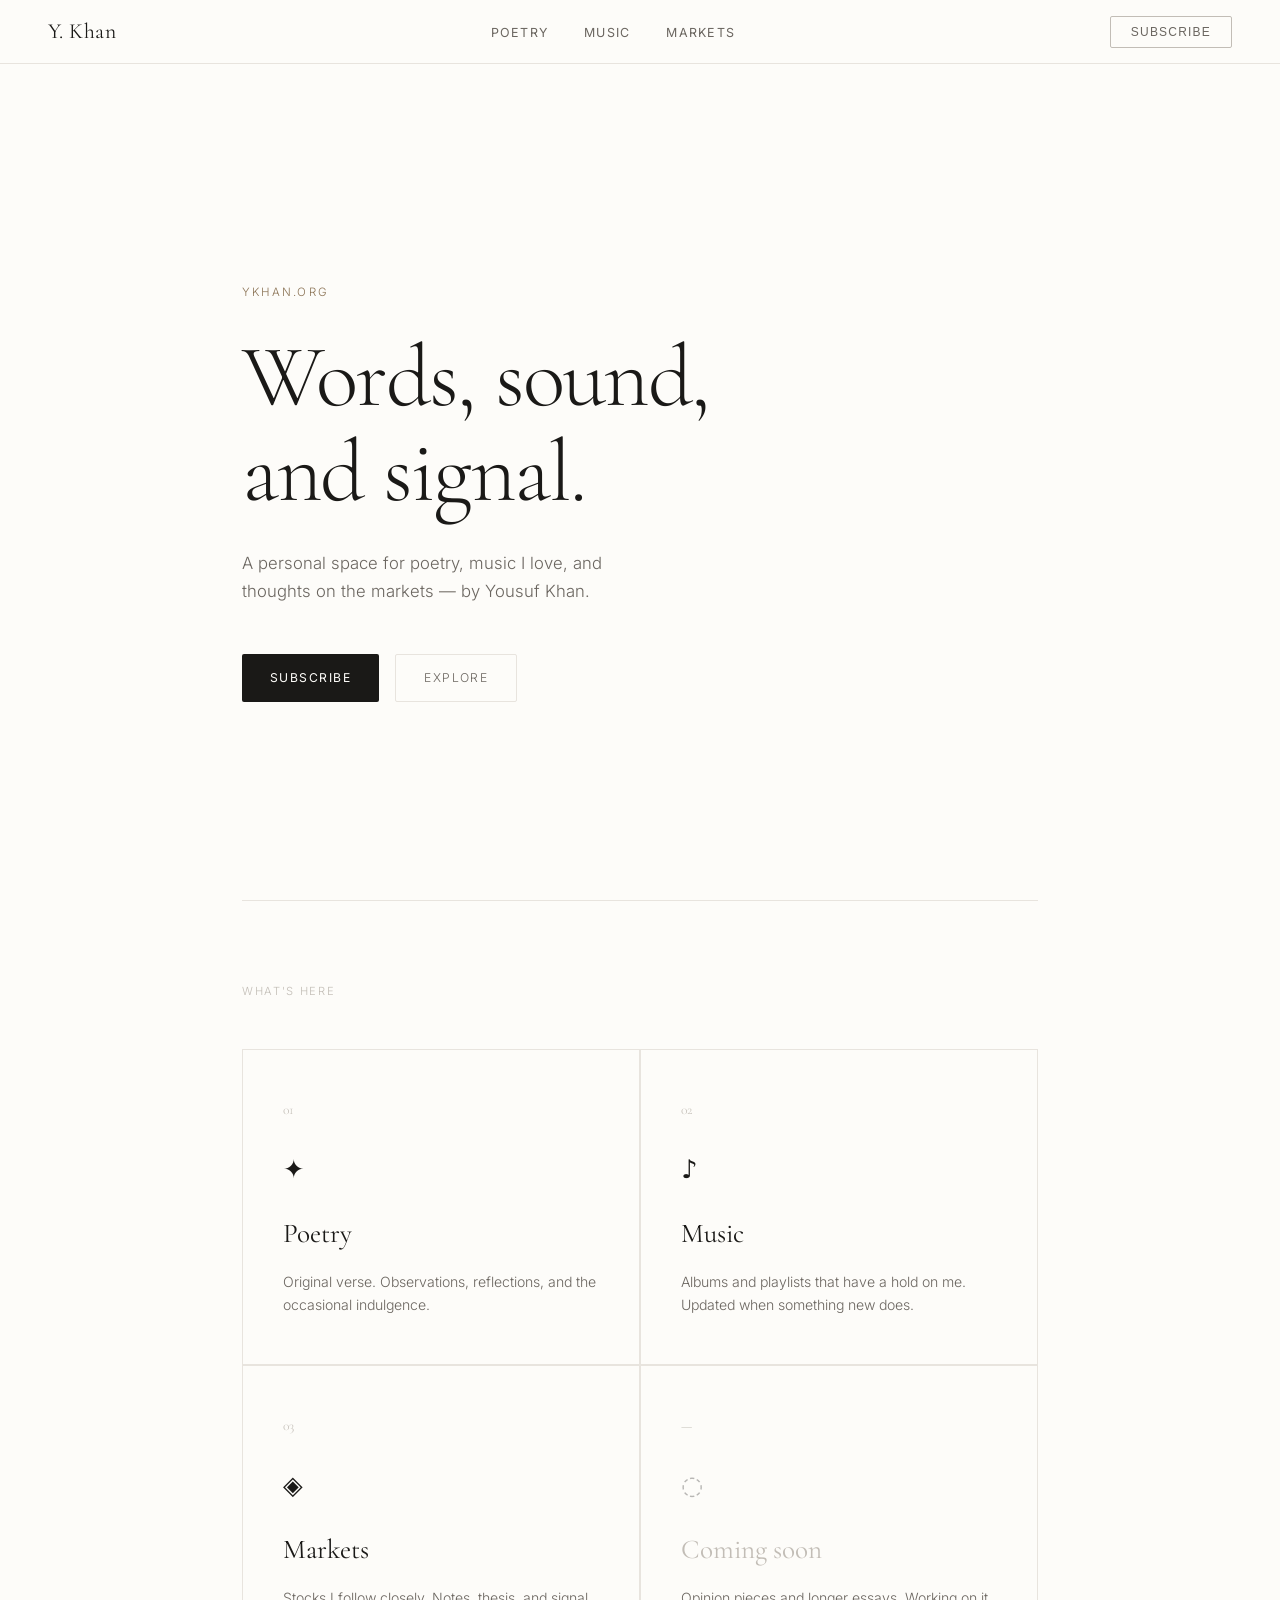
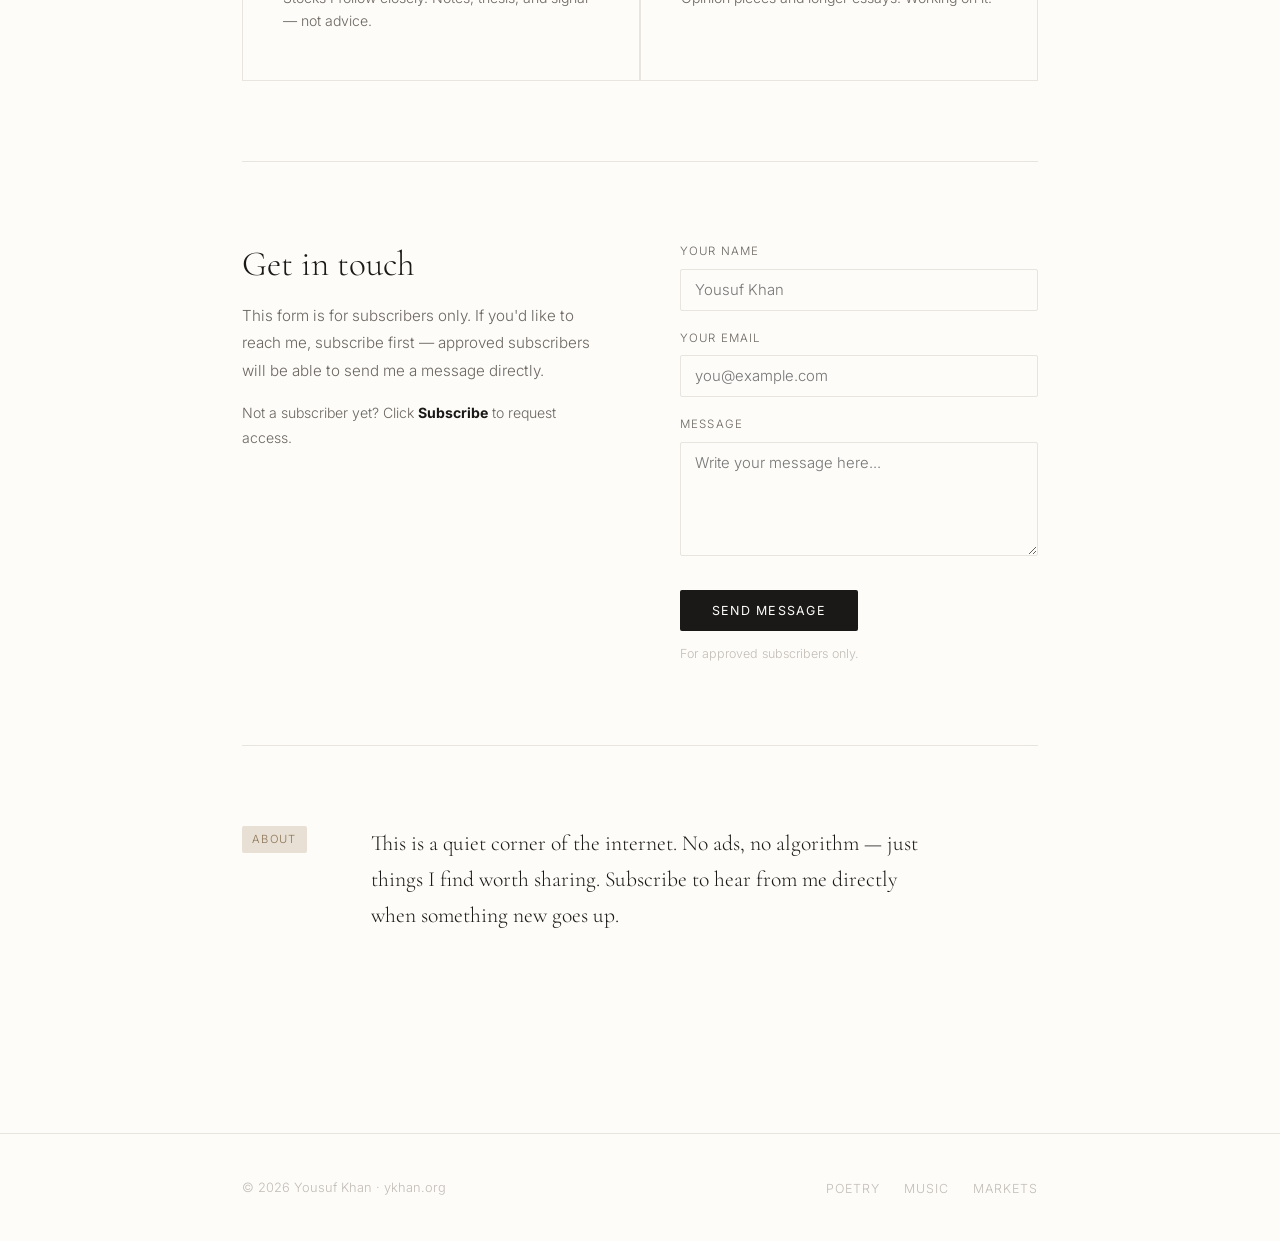
==== index.html @ 7413eda3 "Rename INDEX~1.HTM to index.html" ====
<!DOCTYPE html>
<html lang="en">
<head>
  <meta charset="UTF-8" />
  <meta name="viewport" content="width=device-width, initial-scale=1.0" />
  <title>Y. Khan</title>
  <meta name="description" content="Poetry, music, markets, and ideas — by Yousuf Khan." />
  <link rel="stylesheet" href="style.css" />
  <style>
    /* ── Hero ── */
    .hero {
      min-height: calc(100vh - var(--nav-h));
      display: flex;
      flex-direction: column;
      justify-content: center;
      padding: 80px 0 60px;
    }

    .hero-eyebrow {
      font-size: 0.72rem;
      letter-spacing: 0.18em;
      text-transform: uppercase;
      color: var(--accent);
      margin-bottom: 28px;
    }

    .hero h1 {
      font-family: var(--font-serif);
      font-size: clamp(3rem, 7vw, 5.5rem);
      font-weight: 300;
      line-height: 1.08;
      letter-spacing: -0.02em;
      color: var(--ink);
      max-width: 700px;
    }

    .hero-sub {
      margin-top: 28px;
      font-size: 1.05rem;
      color: var(--ink-light);
      font-weight: 300;
      max-width: 420px;
      line-height: 1.7;
    }

    .hero-actions {
      display: flex;
      gap: 16px;
      margin-top: 48px;
      flex-wrap: wrap;
    }

    .hero-cta {
      display: inline-block;
      font-size: 0.76rem;
      letter-spacing: 0.12em;
      text-transform: uppercase;
      padding: 13px 28px;
      border-radius: 2px;
      transition: all 0.2s;
      cursor: pointer;
      border: none;
      font-family: var(--font-sans);
    }

    .hero-cta.primary {
      background: var(--ink);
      color: var(--bg);
    }

    .hero-cta.primary:hover { opacity: 0.8; }

    .hero-cta.secondary {
      background: none;
      border: 1px solid var(--line);
      color: var(--ink-light);
    }

    .hero-cta.secondary:hover {
      border-color: var(--ink);
      color: var(--ink);
    }

    /* ── Section Index ── */
    .section-index {
      border-top: 1px solid var(--line);
      padding: 80px 0;
    }

    .section-label {
      font-size: 0.7rem;
      letter-spacing: 0.15em;
      text-transform: uppercase;
      color: var(--ink-faint);
      margin-bottom: 48px;
    }

    .section-grid {
      display: grid;
      grid-template-columns: repeat(2, 1fr);
      gap: 2px;
      background: var(--line);
      border: 1px solid var(--line);
    }

    .section-card {
      background: var(--bg);
      padding: 48px 40px;
      text-decoration: none;
      display: block;
      transition: background 0.2s;
      position: relative;
      overflow: hidden;
    }

    .section-card:hover { background: var(--bg-soft); }

    .section-card:hover .card-arrow { opacity: 1; transform: translate(0, 0); }

    .card-number {
      font-family: var(--font-serif);
      font-size: 0.85rem;
      color: var(--ink-faint);
      margin-bottom: 24px;
    }

    .card-icon {
      font-size: 1.6rem;
      margin-bottom: 20px;
      display: block;
    }

    .card-title {
      font-family: var(--font-serif);
      font-size: 1.7rem;
      font-weight: 400;
      color: var(--ink);
      margin-bottom: 12px;
    }

    .card-desc {
      font-size: 0.88rem;
      color: var(--ink-light);
      line-height: 1.6;
    }

    .card-arrow {
      position: absolute;
      bottom: 32px;
      right: 32px;
      font-size: 1.2rem;
      color: var(--accent);
      opacity: 0;
      transform: translate(-6px, 6px);
      transition: all 0.25s;
    }

    /* ── About strip ── */
    .about-strip {
      padding: 80px 0;
      display: flex;
      gap: 64px;
      align-items: flex-start;
      border-top: 1px solid var(--line);
    }

    .about-strip .label { flex-shrink: 0; }

    .about-text {
      font-family: var(--font-serif);
      font-size: 1.35rem;
      font-weight: 300;
      line-height: 1.65;
      color: var(--ink);
      max-width: 560px;
    }

    /* ── Contact ── */
    .contact-section {
      padding: 80px 0;
      border-top: 1px solid var(--line);
    }

    .contact-inner {
      display: grid;
      grid-template-columns: 1fr 1fr;
      gap: 80px;
      align-items: start;
    }

    .contact-left h2 {
      font-family: var(--font-serif);
      font-size: 2.2rem;
      font-weight: 300;
      color: var(--ink);
      margin-bottom: 16px;
    }

    .contact-left p {
      font-size: 0.95rem;
      color: var(--ink-light);
      line-height: 1.8;
    }

    .contact-form .form-group {
      margin-bottom: 18px;
    }

    .contact-form label {
      display: block;
      font-size: 0.72rem;
      letter-spacing: 0.1em;
      text-transform: uppercase;
      color: var(--ink-light);
      margin-bottom: 7px;
    }

    .contact-form input,
    .contact-form textarea {
      width: 100%;
      padding: 11px 14px;
      border: 1px solid var(--line);
      background: var(--bg);
      color: var(--ink);
      font-family: var(--font-sans);
      font-size: 0.93rem;
      font-weight: 300;
      border-radius: 2px;
      outline: none;
      transition: border-color 0.2s;
      resize: vertical;
    }

    .contact-form input:focus,
    .contact-form textarea:focus { border-color: var(--accent); }

    .contact-success {
      display: none;
      padding: 24px;
      background: var(--bg-soft);
      border-radius: 4px;
      text-align: center;
    }

    .contact-success p {
      font-family: var(--font-serif);
      font-size: 1.1rem;
      color: var(--ink);
    }

    @media (max-width: 640px) {
      .section-grid { grid-template-columns: 1fr; }
      .about-strip { flex-direction: column; gap: 24px; }
      .section-card { padding: 36px 24px; }
      .contact-inner { grid-template-columns: 1fr; gap: 40px; }
    }
  </style>
</head>
<body>

  <!-- Navigation -->
  <nav>
    <a href="index.html" class="nav-logo">Y. Khan</a>
    <ul class="nav-links">
      <li><a href="poetry.html">Poetry</a></li>
      <li><a href="music.html">Music</a></li>
      <li><a href="stocks.html">Markets</a></li>
    </ul>
    <button class="nav-subscribe" onclick="openModal()">Subscribe</button>
  </nav>

  <div class="page">
    <div class="container">

      <!-- Hero -->
      <section class="hero">
        <p class="hero-eyebrow">ykhan.org</p>
        <h1>Words, sound,<br>and signal.</h1>
        <p class="hero-sub">A personal space for poetry, music I love, and thoughts on the markets — by Yousuf Khan.</p>
        <div class="hero-actions">
          <button class="hero-cta primary" onclick="openModal()">Subscribe</button>
          <a href="poetry.html" class="hero-cta secondary">Explore</a>
        </div>
      </section>

      <!-- Section Index -->
      <section class="section-index">
        <p class="section-label">What's here</p>
        <div class="section-grid">

          <a href="poetry.html" class="section-card">
            <p class="card-number">01</p>
            <span class="card-icon">✦</span>
            <p class="card-title">Poetry</p>
            <p class="card-desc">Original verse. Observations, reflections, and the occasional indulgence.</p>
            <span class="card-arrow">→</span>
          </a>

          <a href="music.html" class="section-card">
            <p class="card-number">02</p>
            <span class="card-icon">♪</span>
            <p class="card-title">Music</p>
            <p class="card-desc">Albums and playlists that have a hold on me. Updated when something new does.</p>
            <span class="card-arrow">→</span>
          </a>

          <a href="stocks.html" class="section-card">
            <p class="card-number">03</p>
            <span class="card-icon">◈</span>
            <p class="card-title">Markets</p>
            <p class="card-desc">Stocks I follow closely. Notes, thesis, and signal — not advice.</p>
            <span class="card-arrow">→</span>
          </a>

          <div class="section-card" style="cursor:default;">
            <p class="card-number">—</p>
            <span class="card-icon" style="opacity:0.3;">◌</span>
            <p class="card-title" style="color:var(--ink-faint);">Coming soon</p>
            <p class="card-desc">Opinion pieces and longer essays. Working on it.</p>
          </div>

        </div>
      </section>

      <!-- Contact -->
      <section class="contact-section">
        <div class="contact-inner">
          <div class="contact-left">
            <h2>Get in touch</h2>
            <p>This form is for subscribers only. If you'd like to reach me, subscribe first — approved subscribers will be able to send me a message directly.</p>
            <p style="margin-top:16px; font-size:0.88rem;">Not a subscriber yet? Click <strong style="color:var(--ink); cursor:pointer;" onclick="openModal()">Subscribe</strong> to request access.</p>
          </div>
          <div class="contact-form">
            <div id="contact-form-content">
              <div class="form-group">
                <label for="c-name">Your name</label>
                <input type="text" id="c-name" name="name" placeholder="Yousuf Khan" required />
              </div>
              <div class="form-group">
                <label for="c-email">Your email</label>
                <input type="email" id="c-email" name="email" placeholder="you@example.com" required />
              </div>
              <div class="form-group">
                <label for="c-message">Message</label>
                <textarea id="c-message" name="message" rows="5" placeholder="Write your message here..."></textarea>
              </div>
              <button class="btn-primary" style="width:auto; padding:13px 32px;" onclick="sendContact(event)">Send message</button>
              <p class="form-note" style="text-align:left; margin-top:12px;">For approved subscribers only.</p>
            </div>
            <div class="contact-success" id="contact-success">
              <p>✦ &nbsp;Message sent. Thank you.</p>
            </div>
          </div>
        </div>
      </section>

      <!-- About strip -->
      <section class="about-strip">
        <span class="label">About</span>
        <p class="about-text">
          This is a quiet corner of the internet. No ads, no algorithm — just things I find worth sharing. Subscribe to hear from me directly when something new goes up.
        </p>
      </section>

    </div>

    <footer>
      <div class="container">
        <span class="footer-copy">© 2026 Yousuf Khan · ykhan.org</span>
        <ul class="footer-links">
          <li><a href="poetry.html">Poetry</a></li>
          <li><a href="music.html">Music</a></li>
          <li><a href="stocks.html">Markets</a></li>
        </ul>
      </div>
    </footer>
  </div>

  <!-- Subscribe Modal -->
  <div class="modal-overlay" id="modal" onclick="closeModalOutside(event)">
    <div class="modal">
      <button class="modal-close" onclick="closeModal()">×</button>

      <div id="modal-form-content">
        <h2>Stay in the loop</h2>
        <p>Subscribe to receive updates when new content goes up. Access is approved personally.</p>

        <form id="subscribe-form" action="https://formspree.io/f/xzdnlkvp" method="POST" onsubmit="handleSubmit(event)">
          <input type="hidden" name="_subject" value="New subscription request — ykhan.org" />
          <div class="form-group">
            <label for="name">Your name</label>
            <input type="text" id="name" name="name" placeholder="Yousuf Khan" required />
          </div>
          <div class="form-group">
            <label for="email">Email address</label>
            <input type="email" id="email" name="email" placeholder="you@example.com" required />
          </div>
          <button type="submit" class="btn-primary">Request access</button>
          <p class="form-note">Your request will be reviewed. You'll hear back if approved.</p>
        </form>
      </div>

      <div class="form-success" id="form-success">
        <div class="check">✦</div>
        <h3>Request sent</h3>
        <p>Thank you. Your subscription request has been received — you'll hear back if approved.</p>
      </div>
    </div>
  </div>

  <script>
    function openModal() {
      document.getElementById('modal').classList.add('open');
      document.body.style.overflow = 'hidden';
    }
    function closeModal() {
      document.getElementById('modal').classList.remove('open');
      document.body.style.overflow = '';
    }
    function closeModalOutside(e) {
      if (e.target === document.getElementById('modal')) closeModal();
    }
    async function handleSubmit(e) {
      e.preventDefault();
      const form = e.target;
      const data = new FormData(form);
      try {
        const res = await fetch(form.action, {
          method: 'POST',
          body: data,
          headers: { 'Accept': 'application/json' }
        });
        if (res.ok) {
          document.getElementById('modal-form-content').style.display = 'none';
          document.getElementById('form-success').style.display = 'block';
        }
      } catch(err) {
        alert('Something went wrong. Please try again.');
      }
    }
    document.addEventListener('keydown', e => { if (e.key === 'Escape') closeModal(); });

    async function sendContact(e) {
      e.preventDefault();
      const name = document.getElementById('c-name').value;
      const email = document.getElementById('c-email').value;
      const message = document.getElementById('c-message').value;
      if (!name || !email || !message) { alert('Please fill in all fields.'); return; }
      const data = new FormData();
      data.append('name', name);
      data.append('email', email);
      data.append('message', message);
      data.append('_subject', 'Message from subscriber — ykhan.org');
      try {
        const res = await fetch('https://formspree.io/f/xzdnlkvp', {
          method: 'POST', body: data, headers: { 'Accept': 'application/json' }
        });
        if (res.ok) {
          document.getElementById('contact-form-content').style.display = 'none';
          document.getElementById('contact-success').style.display = 'block';
        }
      } catch(err) { alert('Something went wrong. Please try again.'); }
    }
  </script>

</body>
</html>
---- style.css ----
/* ─────────────────────────────────────────
   ykhan.org — Design System
   Light & airy, minimal, editorial
───────────────────────────────────────── */

@import url('https://fonts.googleapis.com/css2?family=Cormorant+Garamond:ital,wght@0,300;0,400;0,500;1,300;1,400&family=Inter:wght@300;400;500&display=swap');

/* ── Reset & Base ── */
*, *::before, *::after { box-sizing: border-box; margin: 0; padding: 0; }

:root {
  --bg:         #FDFCF9;
  --bg-soft:    #F5F3EE;
  --ink:        #1A1917;
  --ink-light:  #6B6660;
  --ink-faint:  #C2BDB6;
  --accent:     #8B7355;
  --accent-light: #E8E0D4;
  --line:       #E8E4DE;

  --font-serif: 'Cormorant Garamond', Georgia, serif;
  --font-sans:  'Inter', system-ui, sans-serif;

  --max-w: 860px;
  --nav-h: 64px;
}

html { font-size: 16px; scroll-behavior: smooth; }

body {
  background: var(--bg);
  color: var(--ink);
  font-family: var(--font-sans);
  font-weight: 300;
  line-height: 1.7;
  -webkit-font-smoothing: antialiased;
}

a {
  color: inherit;
  text-decoration: none;
}

img { display: block; max-width: 100%; }

/* ── Navigation ── */
nav {
  position: fixed;
  top: 0; left: 0; right: 0;
  height: var(--nav-h);
  background: rgba(253, 252, 249, 0.92);
  backdrop-filter: blur(12px);
  -webkit-backdrop-filter: blur(12px);
  border-bottom: 1px solid var(--line);
  z-index: 100;
  display: flex;
  align-items: center;
  padding: 0 48px;
  justify-content: space-between;
}

.nav-logo {
  font-family: var(--font-serif);
  font-size: 1.35rem;
  font-weight: 400;
  letter-spacing: 0.02em;
  color: var(--ink);
}

.nav-links {
  display: flex;
  gap: 36px;
  list-style: none;
}

.nav-links a {
  font-size: 0.78rem;
  font-weight: 400;
  letter-spacing: 0.1em;
  text-transform: uppercase;
  color: var(--ink-light);
  transition: color 0.2s;
}

.nav-links a:hover,
.nav-links a.active {
  color: var(--ink);
}

.nav-subscribe {
  font-size: 0.75rem;
  font-weight: 400;
  letter-spacing: 0.1em;
  text-transform: uppercase;
  border: 1px solid var(--ink-faint);
  padding: 8px 20px;
  border-radius: 2px;
  color: var(--ink-light);
  transition: all 0.2s;
  cursor: pointer;
  background: none;
}

.nav-subscribe:hover {
  border-color: var(--ink);
  color: var(--ink);
}

/* ── Page Wrapper ── */
.page {
  padding-top: var(--nav-h);
  min-height: 100vh;
}

.container {
  max-width: var(--max-w);
  margin: 0 auto;
  padding: 0 32px;
}

/* ── Page Header ── */
.page-header {
  padding: 80px 0 56px;
  border-bottom: 1px solid var(--line);
  margin-bottom: 64px;
}

.page-header .eyebrow {
  font-size: 0.72rem;
  letter-spacing: 0.15em;
  text-transform: uppercase;
  color: var(--accent);
  margin-bottom: 16px;
}

.page-header h1 {
  font-family: var(--font-serif);
  font-size: clamp(2.4rem, 5vw, 3.6rem);
  font-weight: 300;
  line-height: 1.15;
  letter-spacing: -0.01em;
  color: var(--ink);
}

.page-header .subtitle {
  margin-top: 16px;
  font-size: 1rem;
  color: var(--ink-light);
  font-weight: 300;
  max-width: 480px;
}

/* ── Typography ── */
h2 {
  font-family: var(--font-serif);
  font-size: 1.9rem;
  font-weight: 400;
  line-height: 1.25;
  margin-bottom: 16px;
}

h3 {
  font-family: var(--font-serif);
  font-size: 1.35rem;
  font-weight: 400;
  margin-bottom: 10px;
}

p {
  font-size: 1rem;
  line-height: 1.8;
  color: var(--ink-light);
}

/* ── Divider ── */
.divider {
  border: none;
  border-top: 1px solid var(--line);
  margin: 48px 0;
}

/* ── Label / Tag ── */
.label {
  display: inline-block;
  font-size: 0.7rem;
  letter-spacing: 0.12em;
  text-transform: uppercase;
  color: var(--accent);
  background: var(--accent-light);
  padding: 4px 10px;
  border-radius: 2px;
}

/* ── Footer ── */
footer {
  border-top: 1px solid var(--line);
  padding: 40px 0;
  margin-top: 120px;
}

footer .container {
  display: flex;
  justify-content: space-between;
  align-items: center;
  flex-wrap: wrap;
  gap: 16px;
}

.footer-copy {
  font-size: 0.8rem;
  color: var(--ink-faint);
}

.footer-links {
  display: flex;
  gap: 24px;
  list-style: none;
}

.footer-links a {
  font-size: 0.78rem;
  letter-spacing: 0.08em;
  text-transform: uppercase;
  color: var(--ink-faint);
  transition: color 0.2s;
}

.footer-links a:hover { color: var(--ink-light); }

/* ── Subscribe Modal ── */
.modal-overlay {
  display: none;
  position: fixed;
  inset: 0;
  background: rgba(26, 25, 23, 0.5);
  z-index: 200;
  align-items: center;
  justify-content: center;
}

.modal-overlay.open { display: flex; }

.modal {
  background: var(--bg);
  border: 1px solid var(--line);
  padding: 56px 48px;
  max-width: 460px;
  width: 90%;
  border-radius: 4px;
  position: relative;
}

.modal-close {
  position: absolute;
  top: 20px; right: 24px;
  background: none;
  border: none;
  font-size: 1.4rem;
  color: var(--ink-faint);
  cursor: pointer;
  line-height: 1;
}

.modal-close:hover { color: var(--ink); }

.modal h2 {
  font-family: var(--font-serif);
  font-size: 1.9rem;
  font-weight: 300;
  margin-bottom: 8px;
}

.modal p {
  font-size: 0.9rem;
  color: var(--ink-light);
  margin-bottom: 32px;
}

.form-group {
  margin-bottom: 20px;
}

.form-group label {
  display: block;
  font-size: 0.75rem;
  letter-spacing: 0.1em;
  text-transform: uppercase;
  color: var(--ink-light);
  margin-bottom: 8px;
}

.form-group input {
  width: 100%;
  padding: 12px 16px;
  border: 1px solid var(--line);
  background: var(--bg);
  color: var(--ink);
  font-family: var(--font-sans);
  font-size: 0.95rem;
  font-weight: 300;
  border-radius: 2px;
  outline: none;
  transition: border-color 0.2s;
}

.form-group input:focus { border-color: var(--accent); }

.btn-primary {
  width: 100%;
  padding: 14px;
  background: var(--ink);
  color: var(--bg);
  border: none;
  font-family: var(--font-sans);
  font-size: 0.78rem;
  font-weight: 400;
  letter-spacing: 0.1em;
  text-transform: uppercase;
  border-radius: 2px;
  cursor: pointer;
  transition: opacity 0.2s;
  margin-top: 8px;
}

.btn-primary:hover { opacity: 0.8; }

.form-note {
  font-size: 0.78rem;
  color: var(--ink-faint);
  text-align: center;
  margin-top: 16px;
}

/* ── Success state ── */
.form-success {
  display: none;
  text-align: center;
  padding: 24px 0;
}

.form-success .check {
  font-size: 2rem;
  margin-bottom: 16px;
}

.form-success h3 {
  font-family: var(--font-serif);
  font-size: 1.5rem;
  font-weight: 300;
  margin-bottom: 8px;
  color: var(--ink);
}

.form-success p {
  font-size: 0.9rem;
  color: var(--ink-light);
}

/* ── Responsive ── */
@media (max-width: 640px) {
  nav { padding: 0 20px; }
  .nav-links { display: none; }
  .container { padding: 0 20px; }
  .page-header { padding: 48px 0 40px; }
  .modal { padding: 40px 28px; }
  footer .container { flex-direction: column; align-items: flex-start; }
}
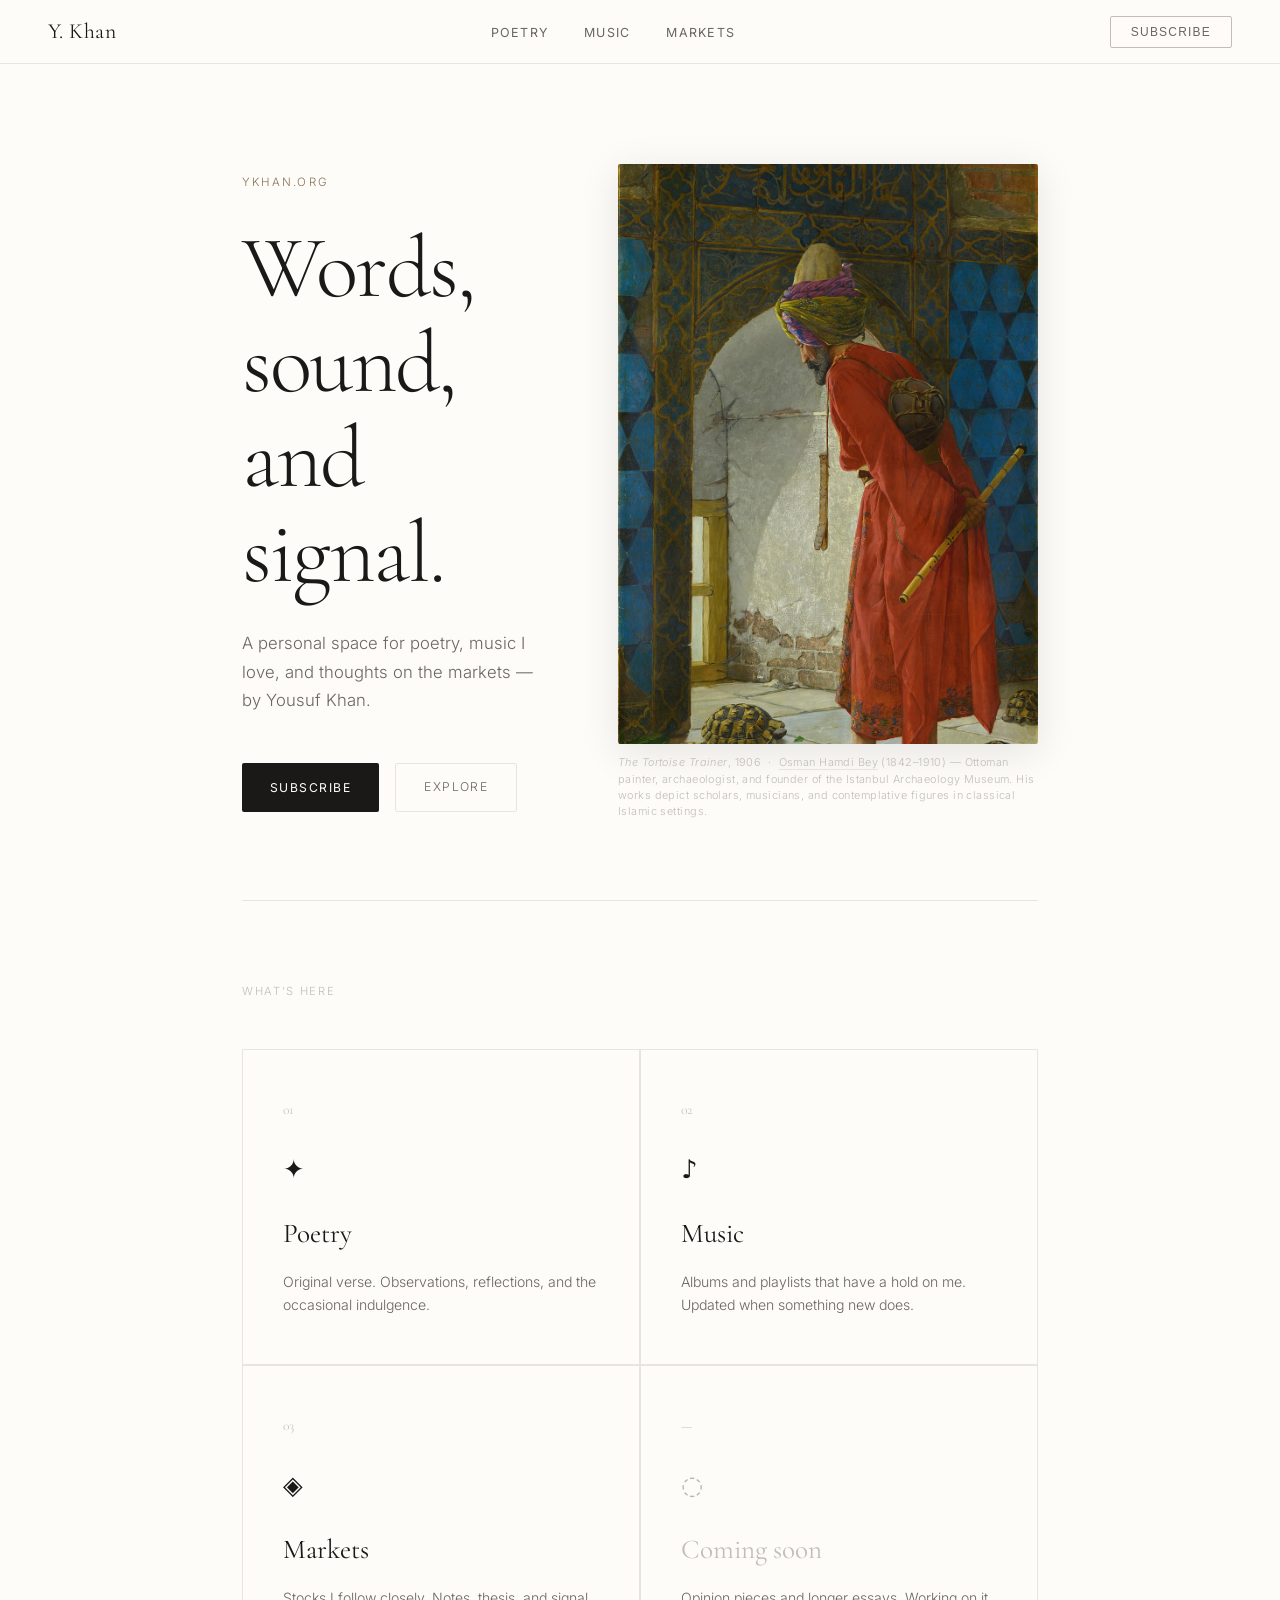
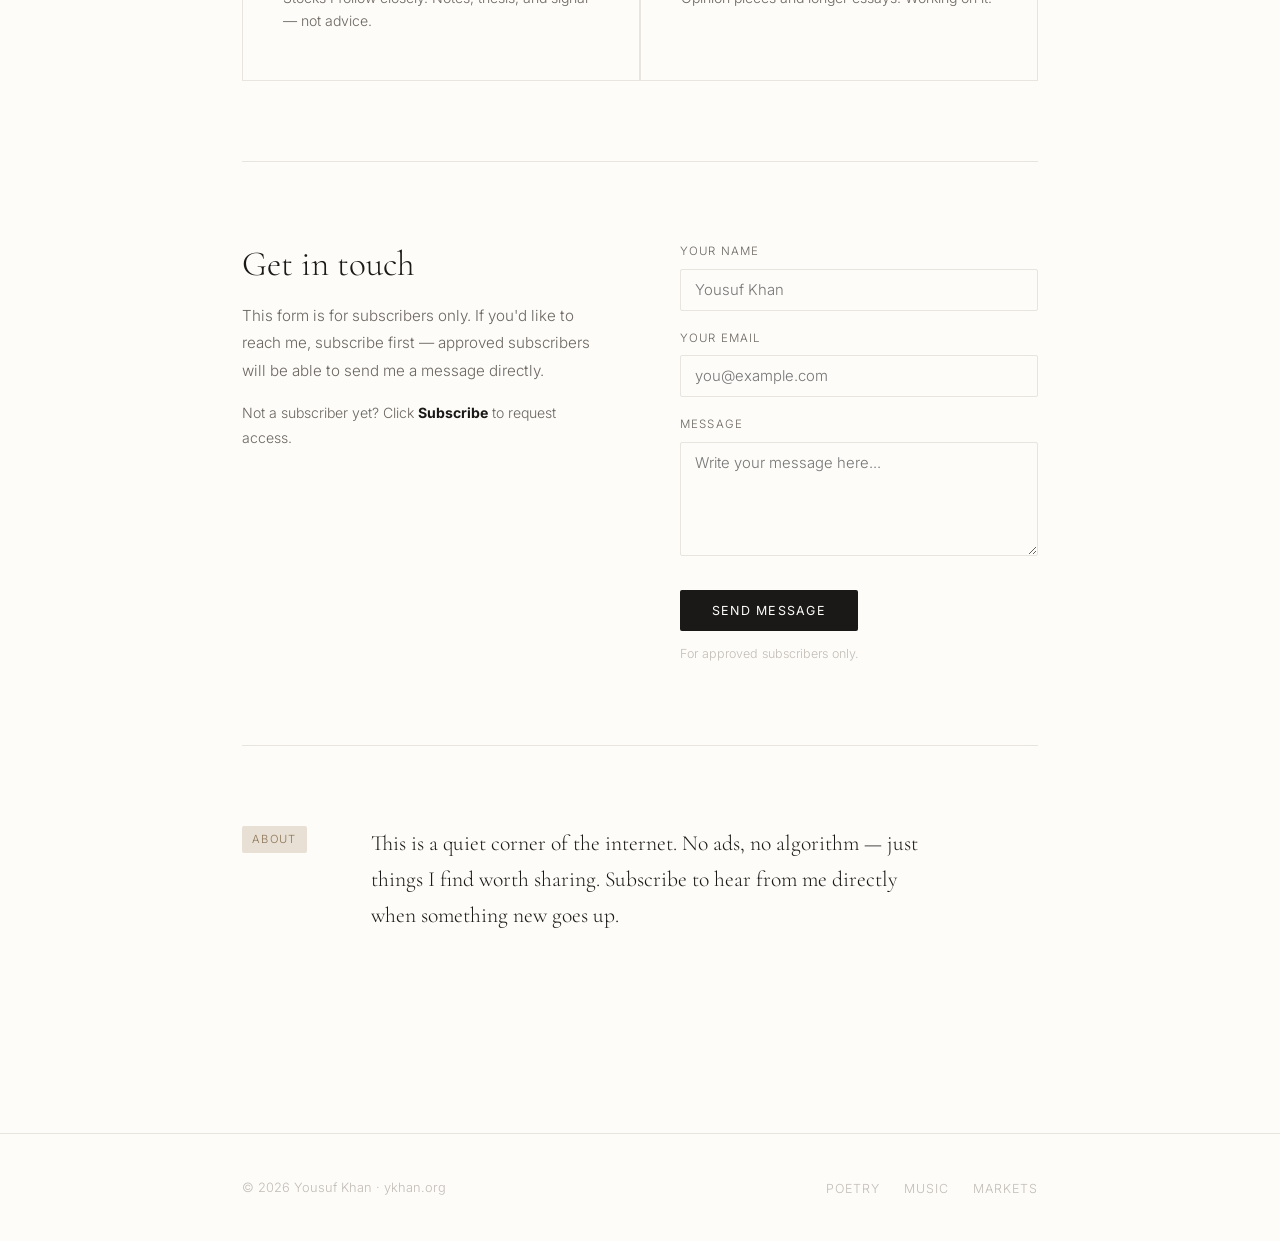
==== commit 8ae7bc74: "Art work incorporated" ====
--- a/index.html
+++ b/index.html
@@ -10,11 +10,45 @@
     /* ── Hero ── */
     .hero {
       min-height: calc(100vh - var(--nav-h));
-      display: flex;
-      flex-direction: column;
-      justify-content: center;
+      display: grid;
+      grid-template-columns: 1fr 420px;
+      gap: 64px;
+      align-items: center;
       padding: 80px 0 60px;
     }
+
+    .hero-text { display: flex; flex-direction: column; justify-content: center; }
+
+    .hero-painting {
+      position: relative;
+      align-self: center;
+    }
+
+    .hero-painting img {
+      width: 100%;
+      display: block;
+      border-radius: 2px;
+      box-shadow: 0 8px 40px rgba(0,0,0,0.10);
+      object-fit: cover;
+      max-height: 580px;
+    }
+
+    .painting-credit {
+      margin-top: 10px;
+      font-size: 0.68rem;
+      color: var(--ink-faint);
+      letter-spacing: 0.04em;
+      line-height: 1.5;
+    }
+
+    .painting-credit a {
+      color: var(--ink-faint);
+      text-decoration: none;
+      border-bottom: 1px solid var(--line);
+      transition: color 0.2s;
+    }
+
+    .painting-credit a:hover { color: var(--ink-light); }
 
     .hero-eyebrow {
       font-size: 0.72rem;
@@ -248,6 +282,11 @@
       color: var(--ink);
     }
 
+    @media (max-width: 900px) {
+      .hero { grid-template-columns: 1fr; }
+      .hero-painting { display: none; }
+    }
+
     @media (max-width: 640px) {
       .section-grid { grid-template-columns: 1fr; }
       .about-strip { flex-direction: column; gap: 24px; }
@@ -274,12 +313,23 @@
 
       <!-- Hero -->
       <section class="hero">
-        <p class="hero-eyebrow">ykhan.org</p>
-        <h1>Words, sound,<br>and signal.</h1>
-        <p class="hero-sub">A personal space for poetry, music I love, and thoughts on the markets — by Yousuf Khan.</p>
-        <div class="hero-actions">
-          <button class="hero-cta primary" onclick="openModal()">Subscribe</button>
-          <a href="poetry.html" class="hero-cta secondary">Explore</a>
+        <div class="hero-text">
+          <p class="hero-eyebrow">ykhan.org</p>
+          <h1>Words, sound,<br>and signal.</h1>
+          <p class="hero-sub">A personal space for poetry, music I love, and thoughts on the markets — by Yousuf Khan.</p>
+          <div class="hero-actions">
+            <button class="hero-cta primary" onclick="openModal()">Subscribe</button>
+            <a href="poetry.html" class="hero-cta secondary">Explore</a>
+          </div>
+        </div>
+        <div class="hero-painting">
+          <img src="images/art/tortoise-trainer.jpg" alt="The Tortoise Trainer — Osman Hamdi Bey, 1906" />
+          <p class="painting-credit">
+            <em>The Tortoise Trainer</em>, 1906 &nbsp;·&nbsp;
+            <a href="https://en.wikipedia.org/wiki/Osman_Hamdi_Bey" target="_blank" rel="noopener">Osman Hamdi Bey</a>
+            (1842–1910) — Ottoman painter, archaeologist, and founder of the Istanbul Archaeology Museum.
+            His works depict scholars, musicians, and contemplative figures in classical Islamic settings.
+          </p>
         </div>
       </section>
 
--- a/style.css
+++ b/style.css
@@ -3,7 +3,7 @@
    Light & airy, minimal, editorial
 ───────────────────────────────────────── */
 
-@import url('https://fonts.googleapis.com/css2?family=Cormorant+Garamond:ital,wght@0,300;0,400;0,500;1,300;1,400&family=Inter:wght@300;400;500&display=swap');
+@import url('https://fonts.googleapis.com/css2?family=Cormorant+Garamond:ital,wght@0,300;0,400;0,500;1,300;1,400&family=Inter:wght@300;400;500&family=Noto+Nastaliq+Urdu:wght@400;700&display=swap');
 
 /* ── Reset & Base ── */
 *, *::before, *::after { box-sizing: border-box; margin: 0; padding: 0; }
@@ -20,6 +20,7 @@
 
   --font-serif: 'Cormorant Garamond', Georgia, serif;
   --font-sans:  'Inter', system-ui, sans-serif;
+  --font-urdu:  'Noto Nastaliq Urdu', serif;
 
   --max-w: 860px;
   --nav-h: 64px;
@@ -356,6 +357,60 @@
   color: var(--ink-light);
 }
 
+/* ── Urdu / RTL Support ── */
+.urdu {
+  font-family: var(--font-urdu);
+  direction: rtl;
+  text-align: right;
+  line-height: 2.8;
+  font-size: 1.35rem;
+}
+
+.urdu-title {
+  font-family: var(--font-urdu);
+  direction: rtl;
+  text-align: right;
+  font-size: 2rem;
+  line-height: 2.2;
+  color: var(--ink);
+  margin-bottom: 20px;
+}
+
+.poem-entry.rtl {
+  direction: rtl;
+}
+
+.poem-entry.rtl .poem-meta {
+  text-align: right;
+}
+
+.lang-toggle {
+  display: flex;
+  gap: 8px;
+  margin-bottom: 48px;
+}
+
+.lang-btn {
+  font-size: 0.72rem;
+  letter-spacing: 0.1em;
+  text-transform: uppercase;
+  padding: 7px 16px;
+  border: 1px solid var(--line);
+  background: none;
+  color: var(--ink-light);
+  border-radius: 2px;
+  cursor: pointer;
+  font-family: var(--font-sans);
+  transition: all 0.2s;
+}
+
+.lang-btn.active,
+.lang-btn:hover {
+  border-color: var(--ink);
+  color: var(--ink);
+  background: var(--bg-soft);
+}
+
 /* ── Responsive ── */
 @media (max-width: 640px) {
   nav { padding: 0 20px; }
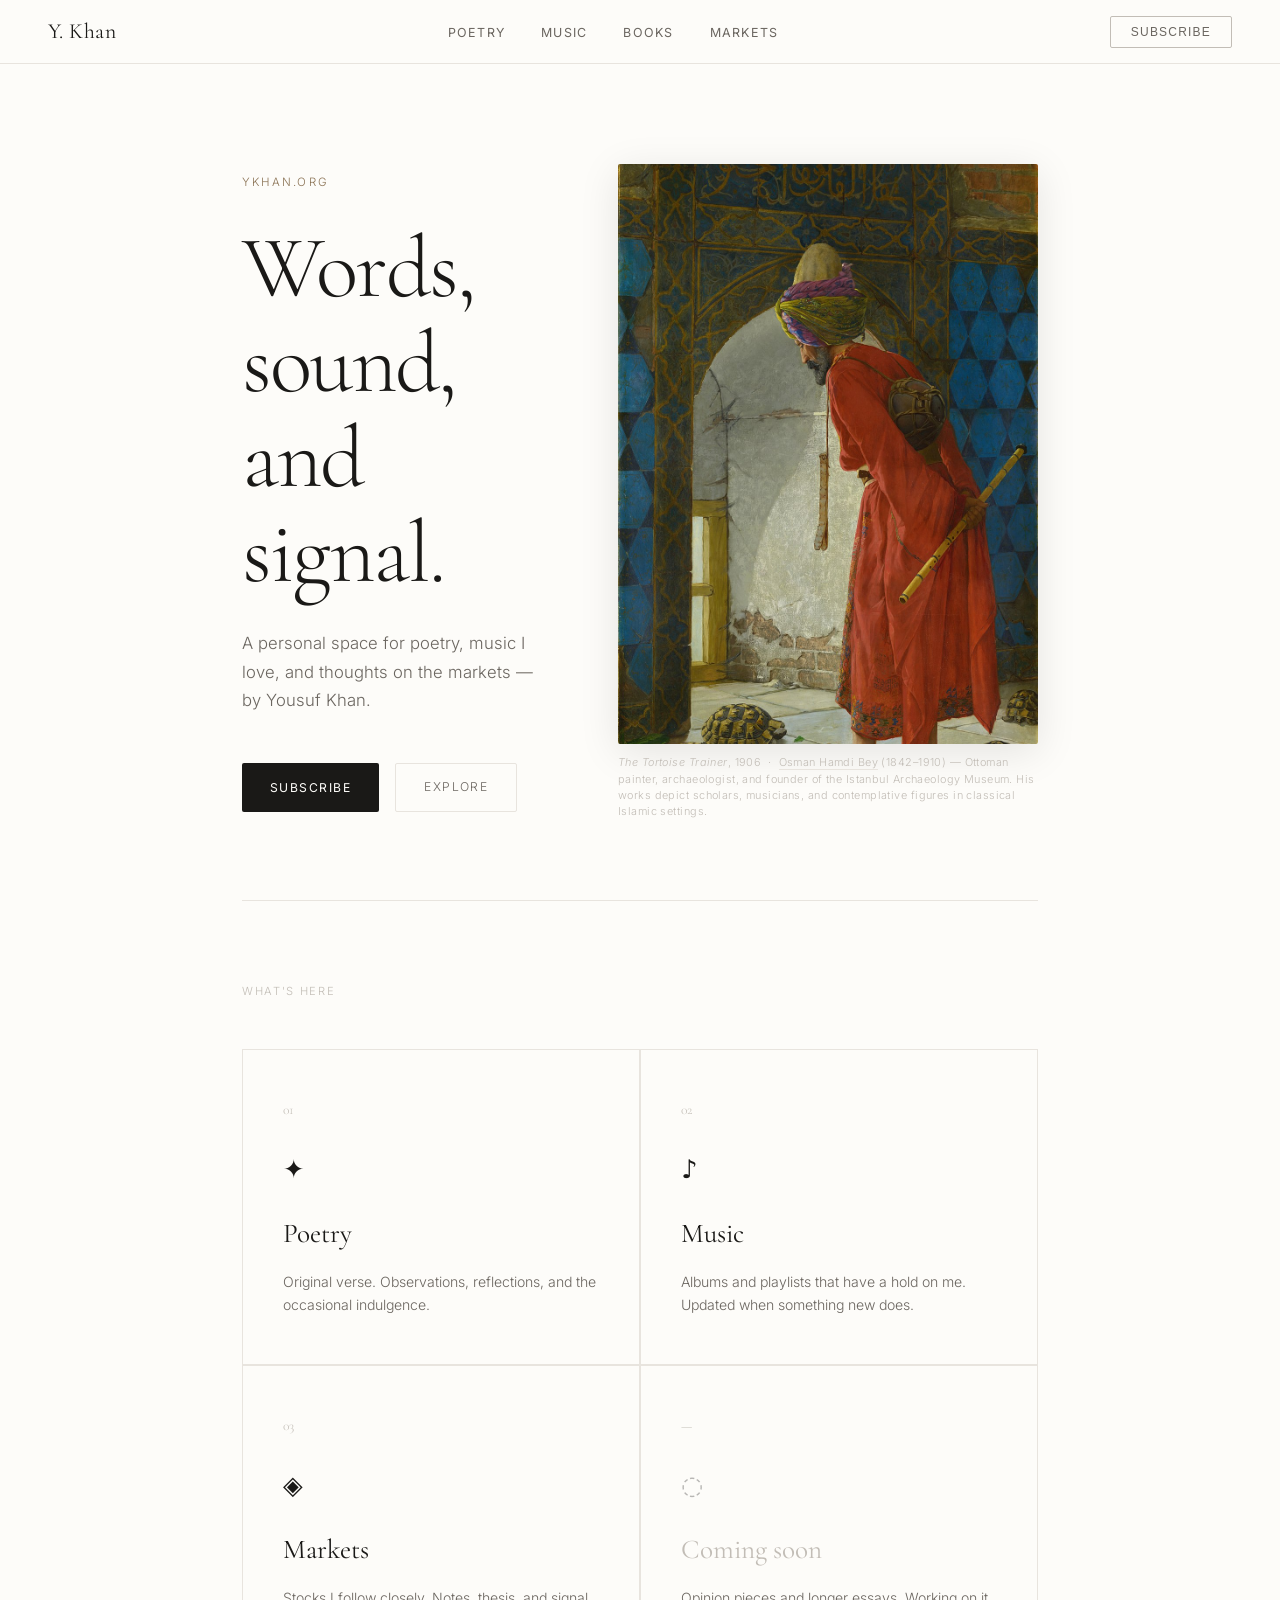
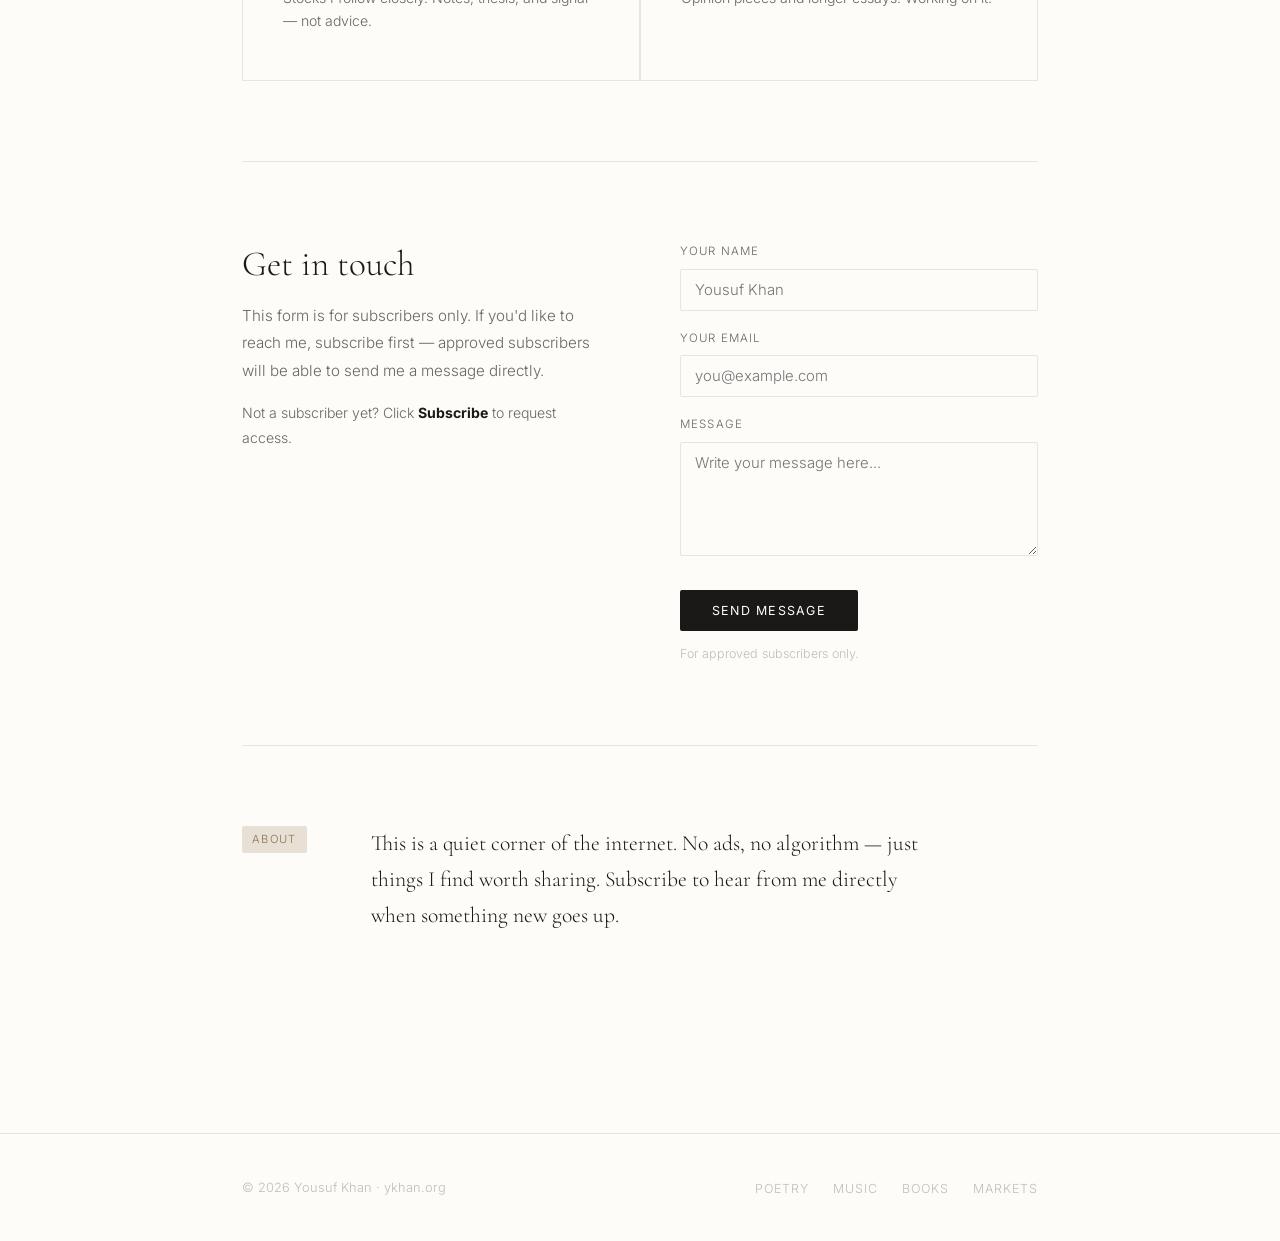
==== commit 79bbb8f9: "Books section added" ====
--- a/index.html
+++ b/index.html
@@ -283,11 +283,12 @@
     }
 
     @media (max-width: 900px) {
-      .hero { grid-template-columns: 1fr; }
-      .hero-painting { display: none; }
+      .hero { grid-template-columns: 1fr 260px; gap: 40px; }
     }
 
     @media (max-width: 640px) {
+      .hero { grid-template-columns: 1fr; gap: 40px; }
+      .hero-painting img { max-height: 320px; width: 100%; object-fit: cover; }
       .section-grid { grid-template-columns: 1fr; }
       .about-strip { flex-direction: column; gap: 24px; }
       .section-card { padding: 36px 24px; }
@@ -303,6 +304,7 @@
     <ul class="nav-links">
       <li><a href="poetry.html">Poetry</a></li>
       <li><a href="music.html">Music</a></li>
+      <li><a href="books.html">Books</a></li>
       <li><a href="stocks.html">Markets</a></li>
     </ul>
     <button class="nav-subscribe" onclick="openModal()">Subscribe</button>
@@ -420,6 +422,7 @@
         <ul class="footer-links">
           <li><a href="poetry.html">Poetry</a></li>
           <li><a href="music.html">Music</a></li>
+          <li><a href="books.html">Books</a></li>
           <li><a href="stocks.html">Markets</a></li>
         </ul>
       </div>
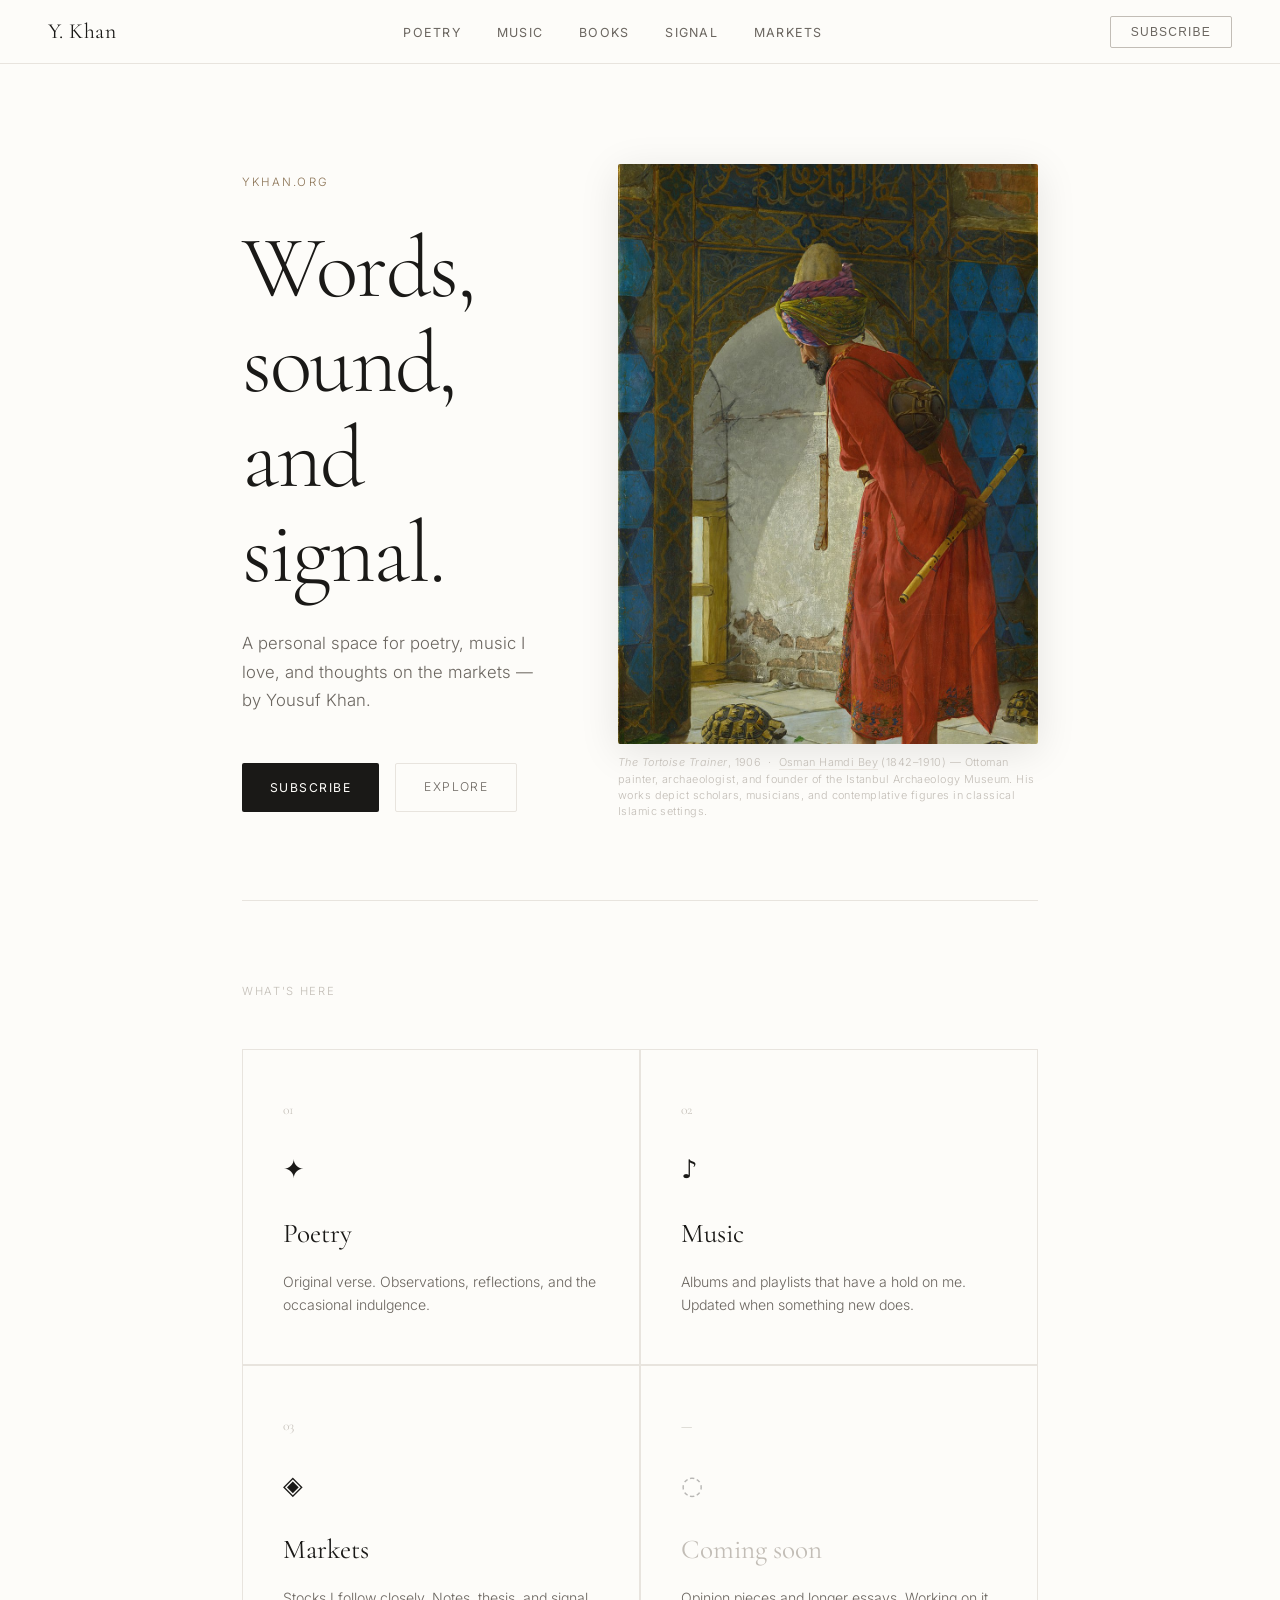
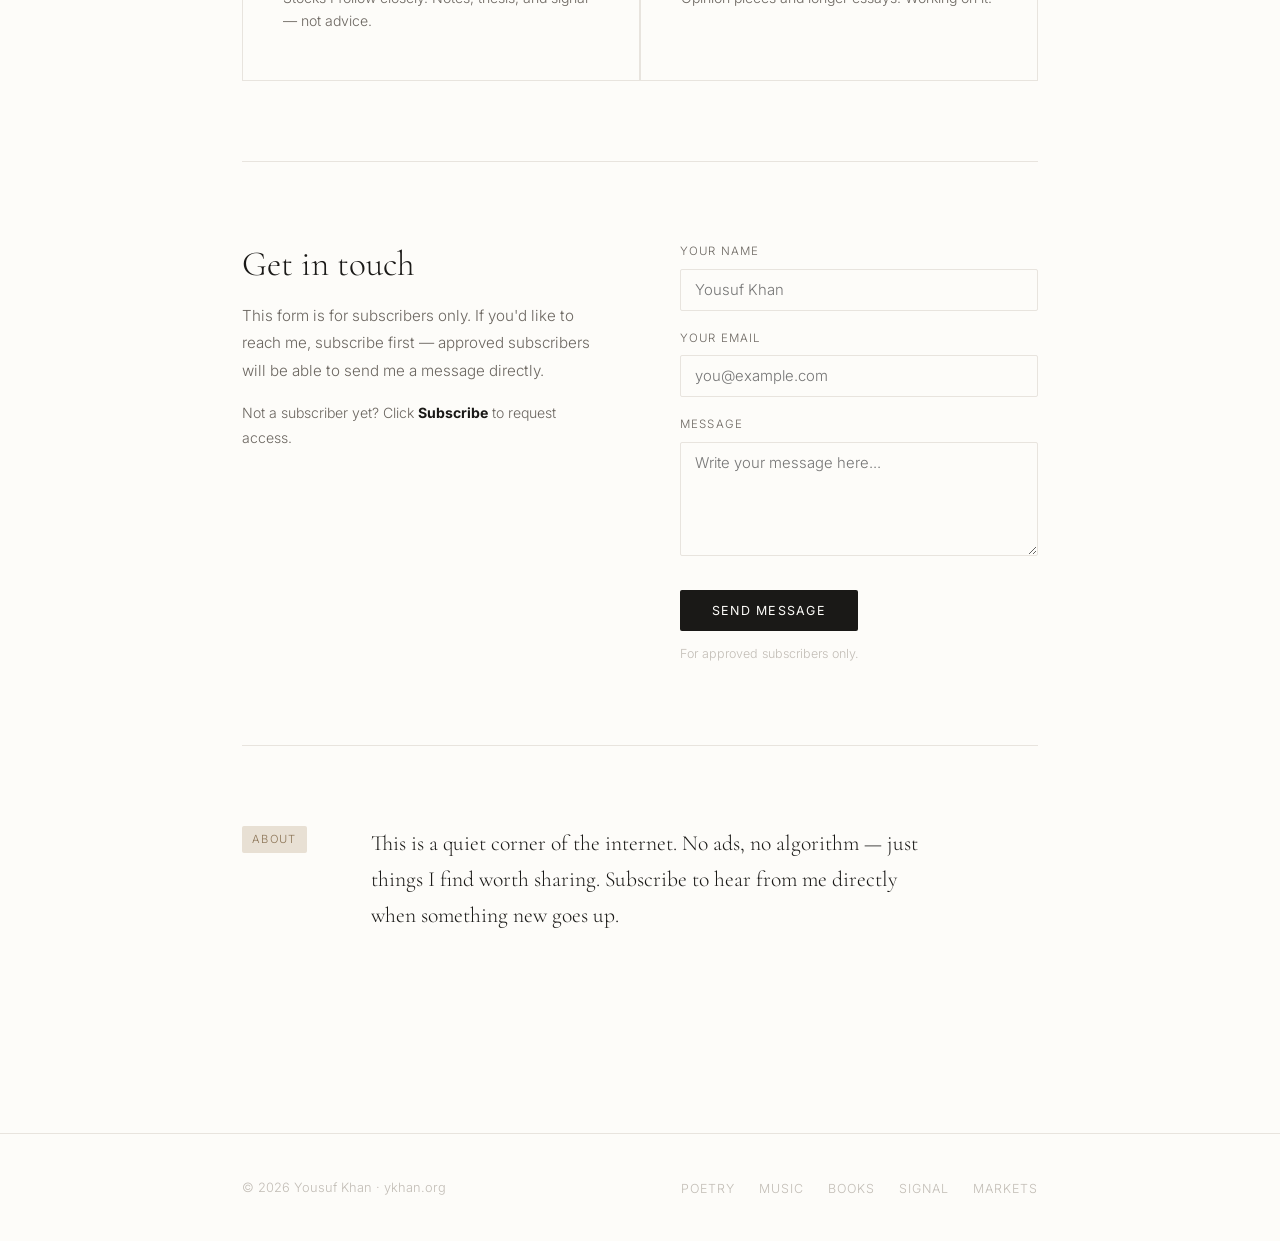
==== commit e5a8ddea: "Added Signal Section" ====
--- a/index.html
+++ b/index.html
@@ -305,6 +305,7 @@
       <li><a href="poetry.html">Poetry</a></li>
       <li><a href="music.html">Music</a></li>
       <li><a href="books.html">Books</a></li>
+      <li><a href="signal.html">Signal</a></li>
       <li><a href="stocks.html">Markets</a></li>
     </ul>
     <button class="nav-subscribe" onclick="openModal()">Subscribe</button>
@@ -423,6 +424,7 @@
           <li><a href="poetry.html">Poetry</a></li>
           <li><a href="music.html">Music</a></li>
           <li><a href="books.html">Books</a></li>
+          <li><a href="signal.html">Signal</a></li>
           <li><a href="stocks.html">Markets</a></li>
         </ul>
       </div>
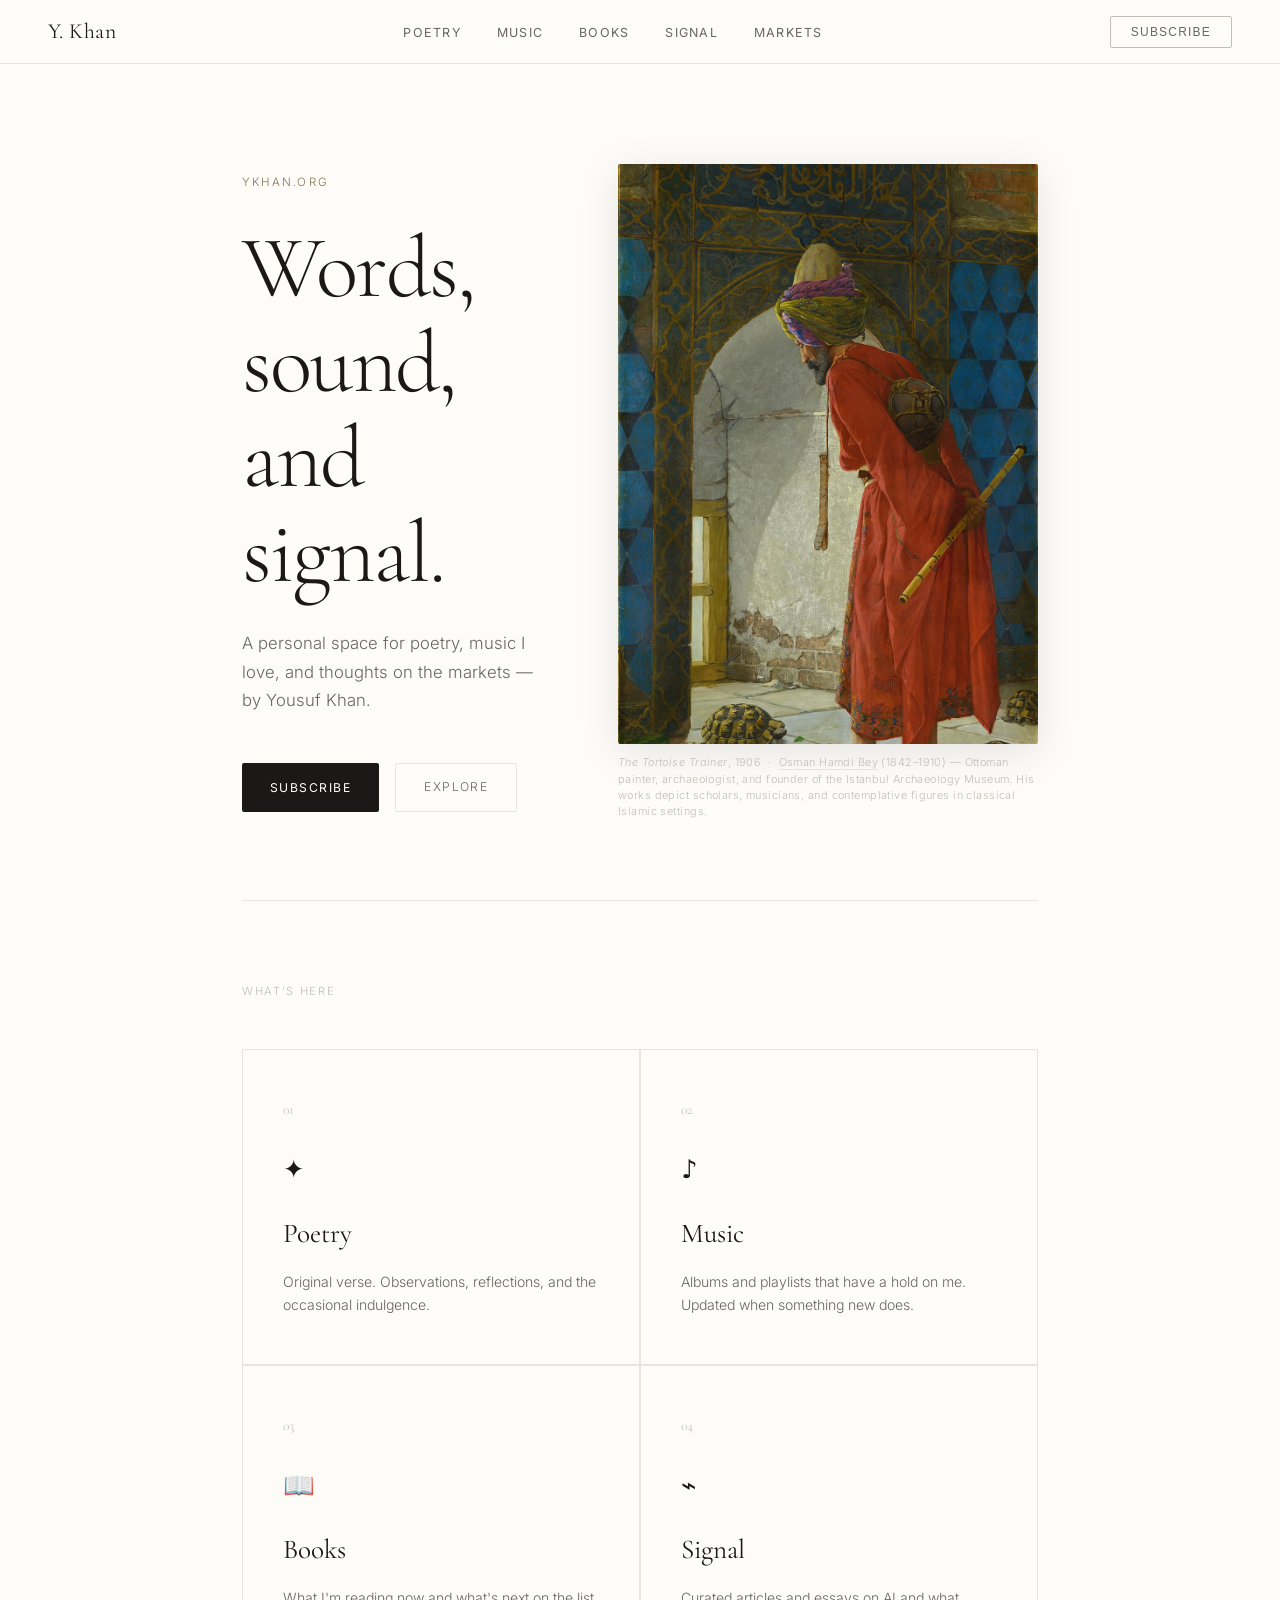
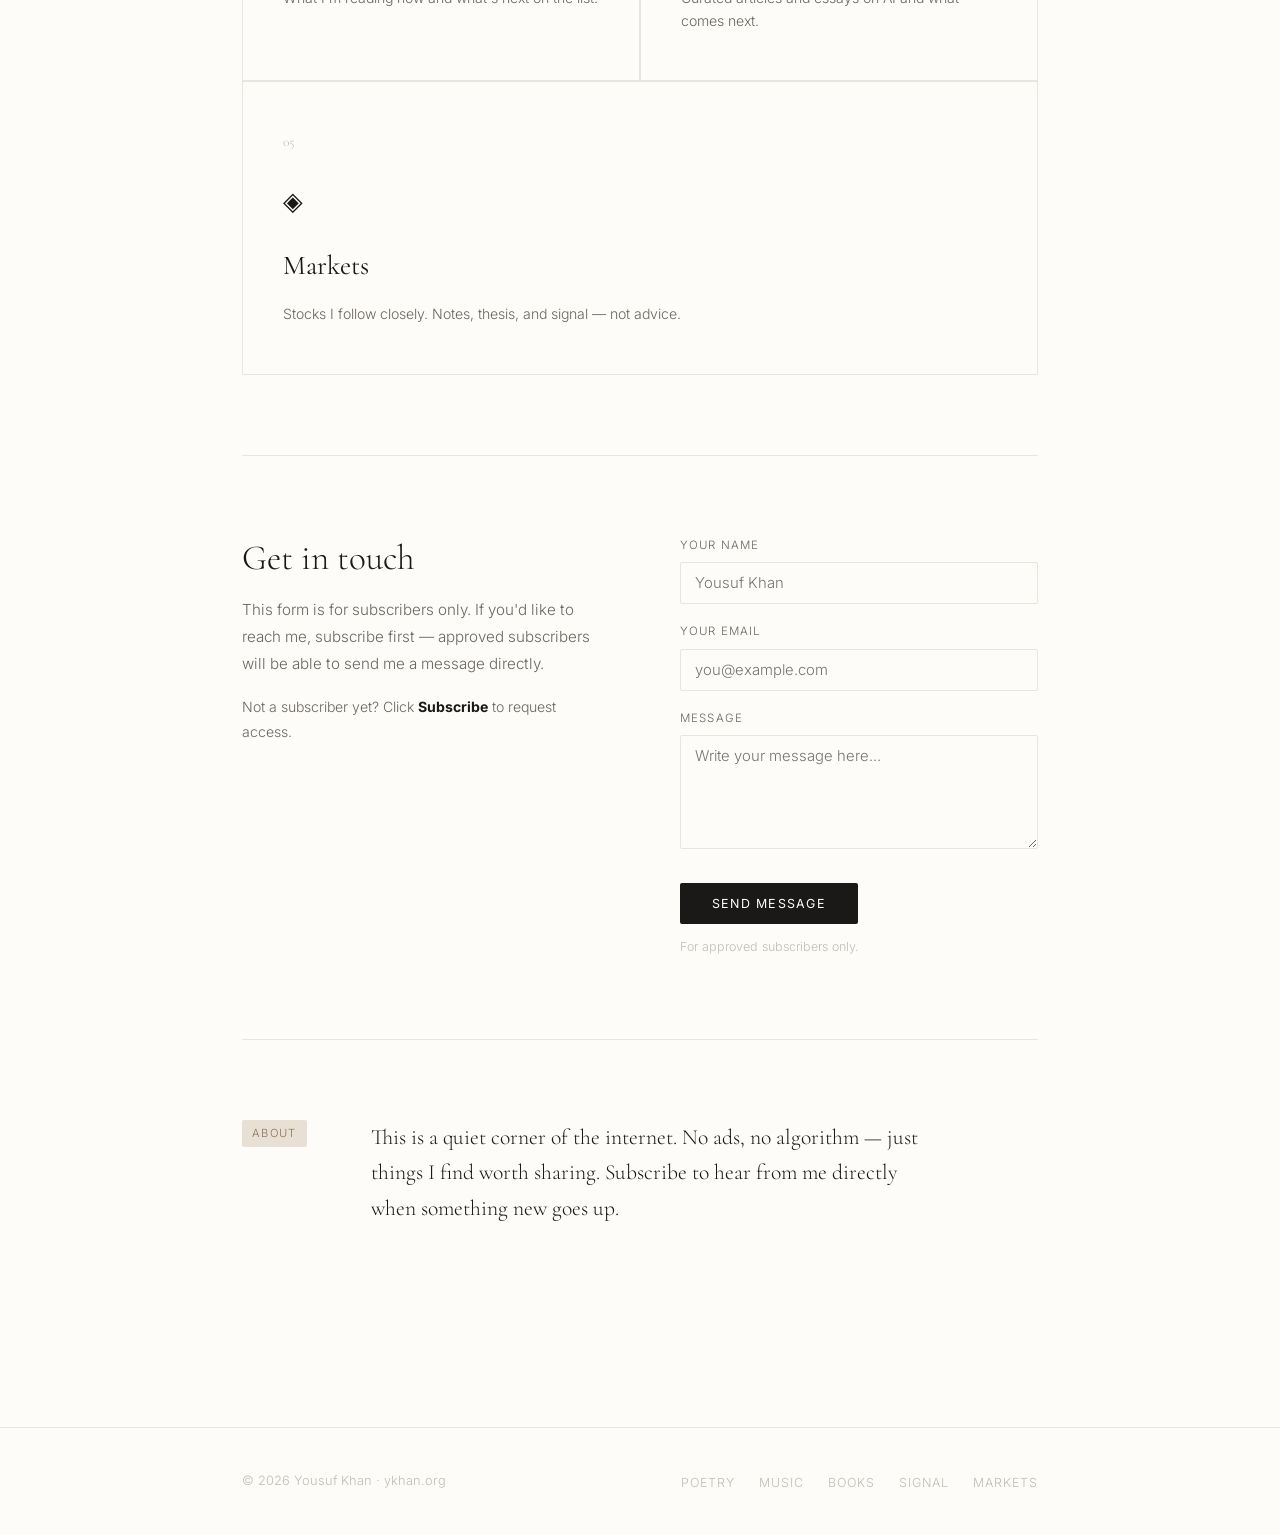
==== commit 5410d2b0: "Fixed a bug on backend worker code. Fixed Markets news ticker. Added sections for books and Signal o" ====
--- a/index.html
+++ b/index.html
@@ -357,20 +357,29 @@
             <span class="card-arrow">→</span>
           </a>
 
-          <a href="stocks.html" class="section-card">
+          <a href="books.html" class="section-card">
             <p class="card-number">03</p>
+            <span class="card-icon">📖</span>
+            <p class="card-title">Books</p>
+            <p class="card-desc">What I'm reading now and what's next on the list.</p>
+            <span class="card-arrow">→</span>
+          </a>
+
+          <a href="signal.html" class="section-card">
+            <p class="card-number">04</p>
+            <span class="card-icon">⌁</span>
+            <p class="card-title">Signal</p>
+            <p class="card-desc">Curated articles and essays on AI and what comes next.</p>
+            <span class="card-arrow">→</span>
+          </a>
+
+          <a href="stocks.html" class="section-card" style="grid-column: 1 / -1;">
+            <p class="card-number">05</p>
             <span class="card-icon">◈</span>
             <p class="card-title">Markets</p>
             <p class="card-desc">Stocks I follow closely. Notes, thesis, and signal — not advice.</p>
             <span class="card-arrow">→</span>
           </a>
-
-          <div class="section-card" style="cursor:default;">
-            <p class="card-number">—</p>
-            <span class="card-icon" style="opacity:0.3;">◌</span>
-            <p class="card-title" style="color:var(--ink-faint);">Coming soon</p>
-            <p class="card-desc">Opinion pieces and longer essays. Working on it.</p>
-          </div>
 
         </div>
       </section>
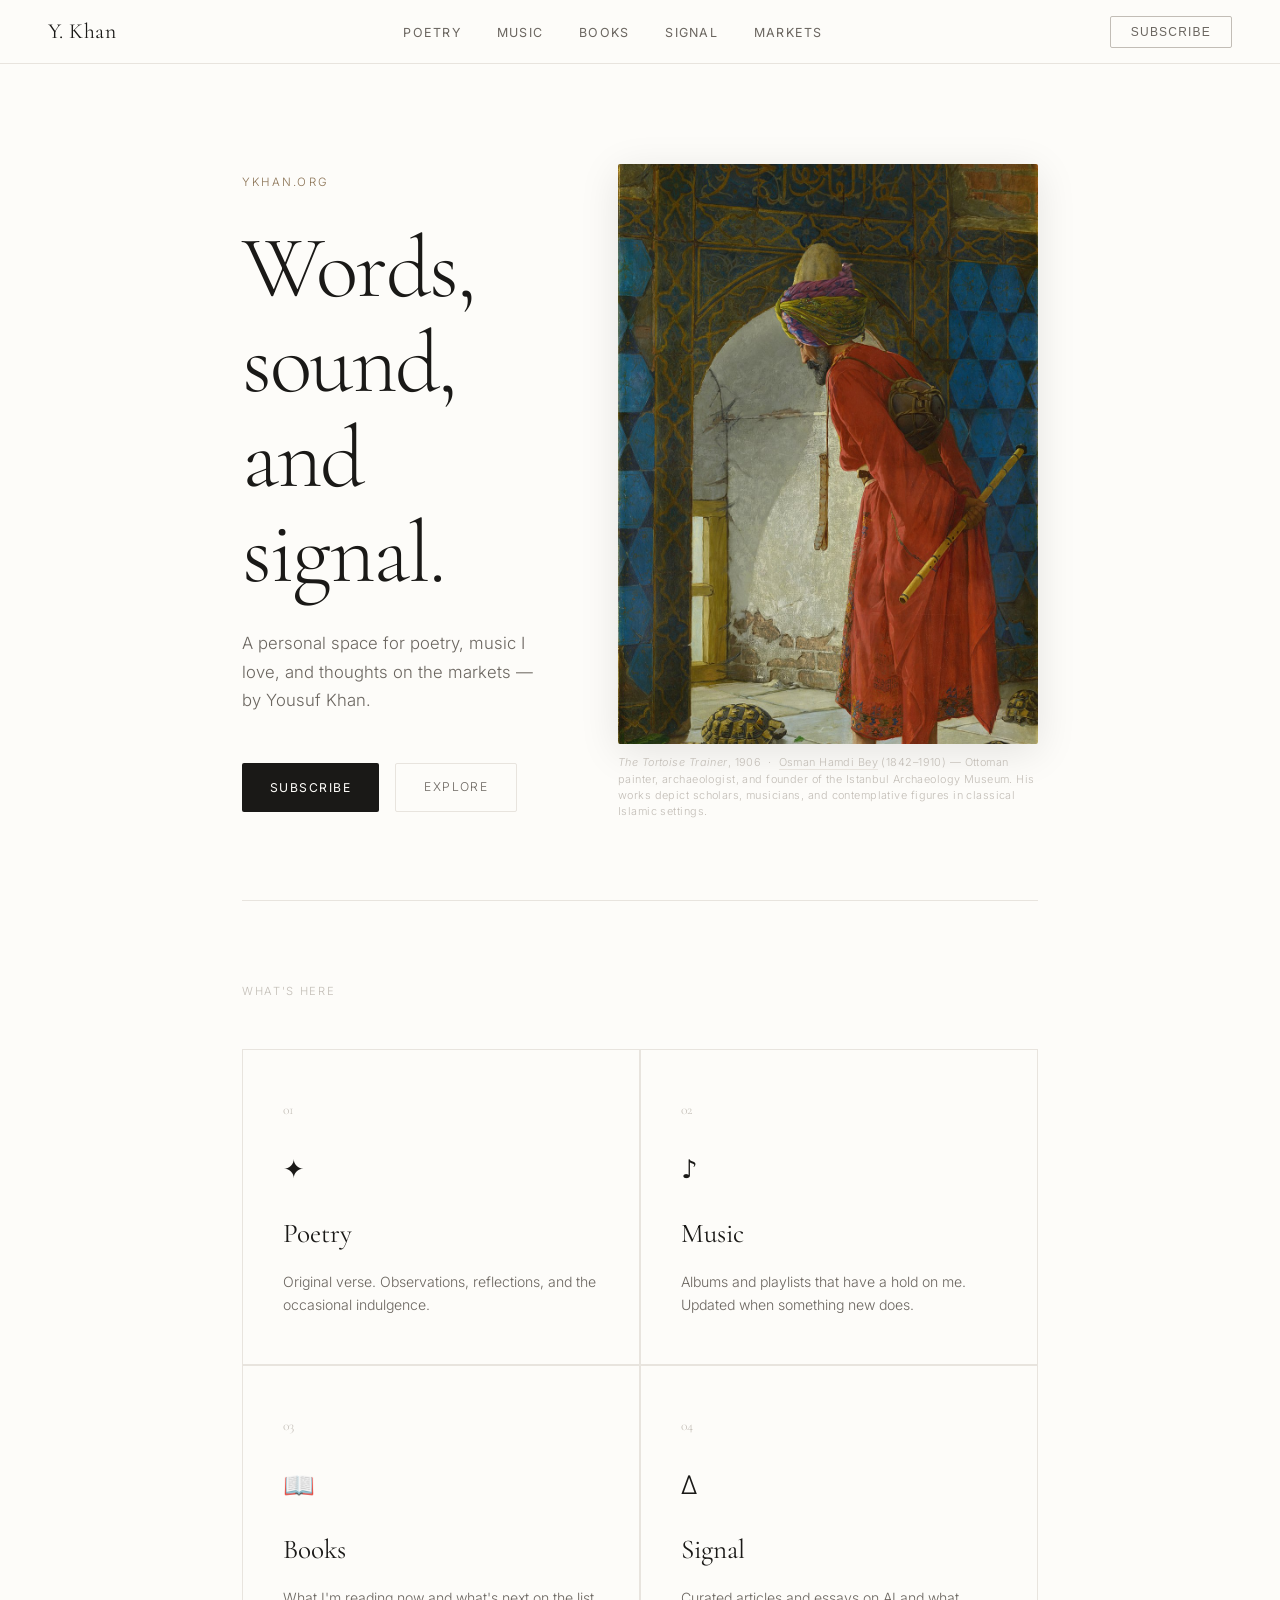
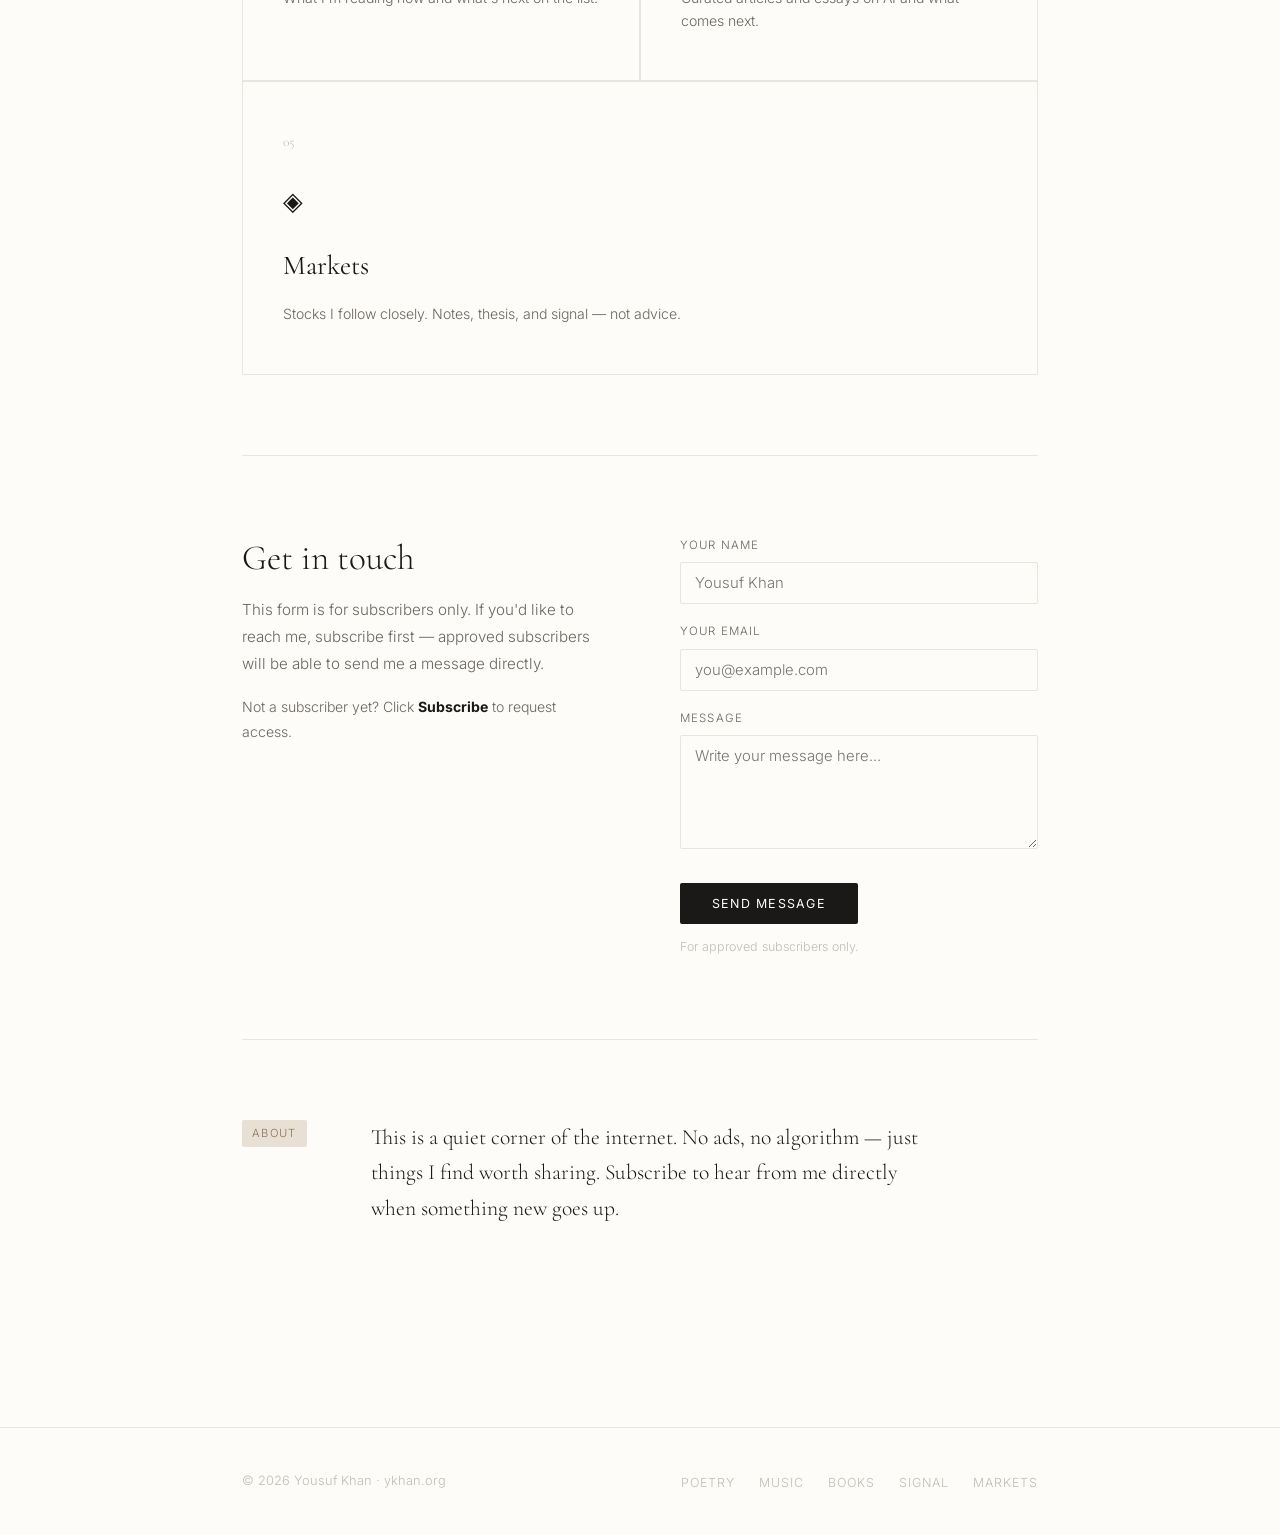
==== commit 4853f3db: "Update index.html" ====
--- a/index.html
+++ b/index.html
@@ -367,7 +367,7 @@
 
           <a href="signal.html" class="section-card">
             <p class="card-number">04</p>
-            <span class="card-icon">⌁</span>
+            <span class="card-icon">∆</span>
             <p class="card-title">Signal</p>
             <p class="card-desc">Curated articles and essays on AI and what comes next.</p>
             <span class="card-arrow">→</span>
